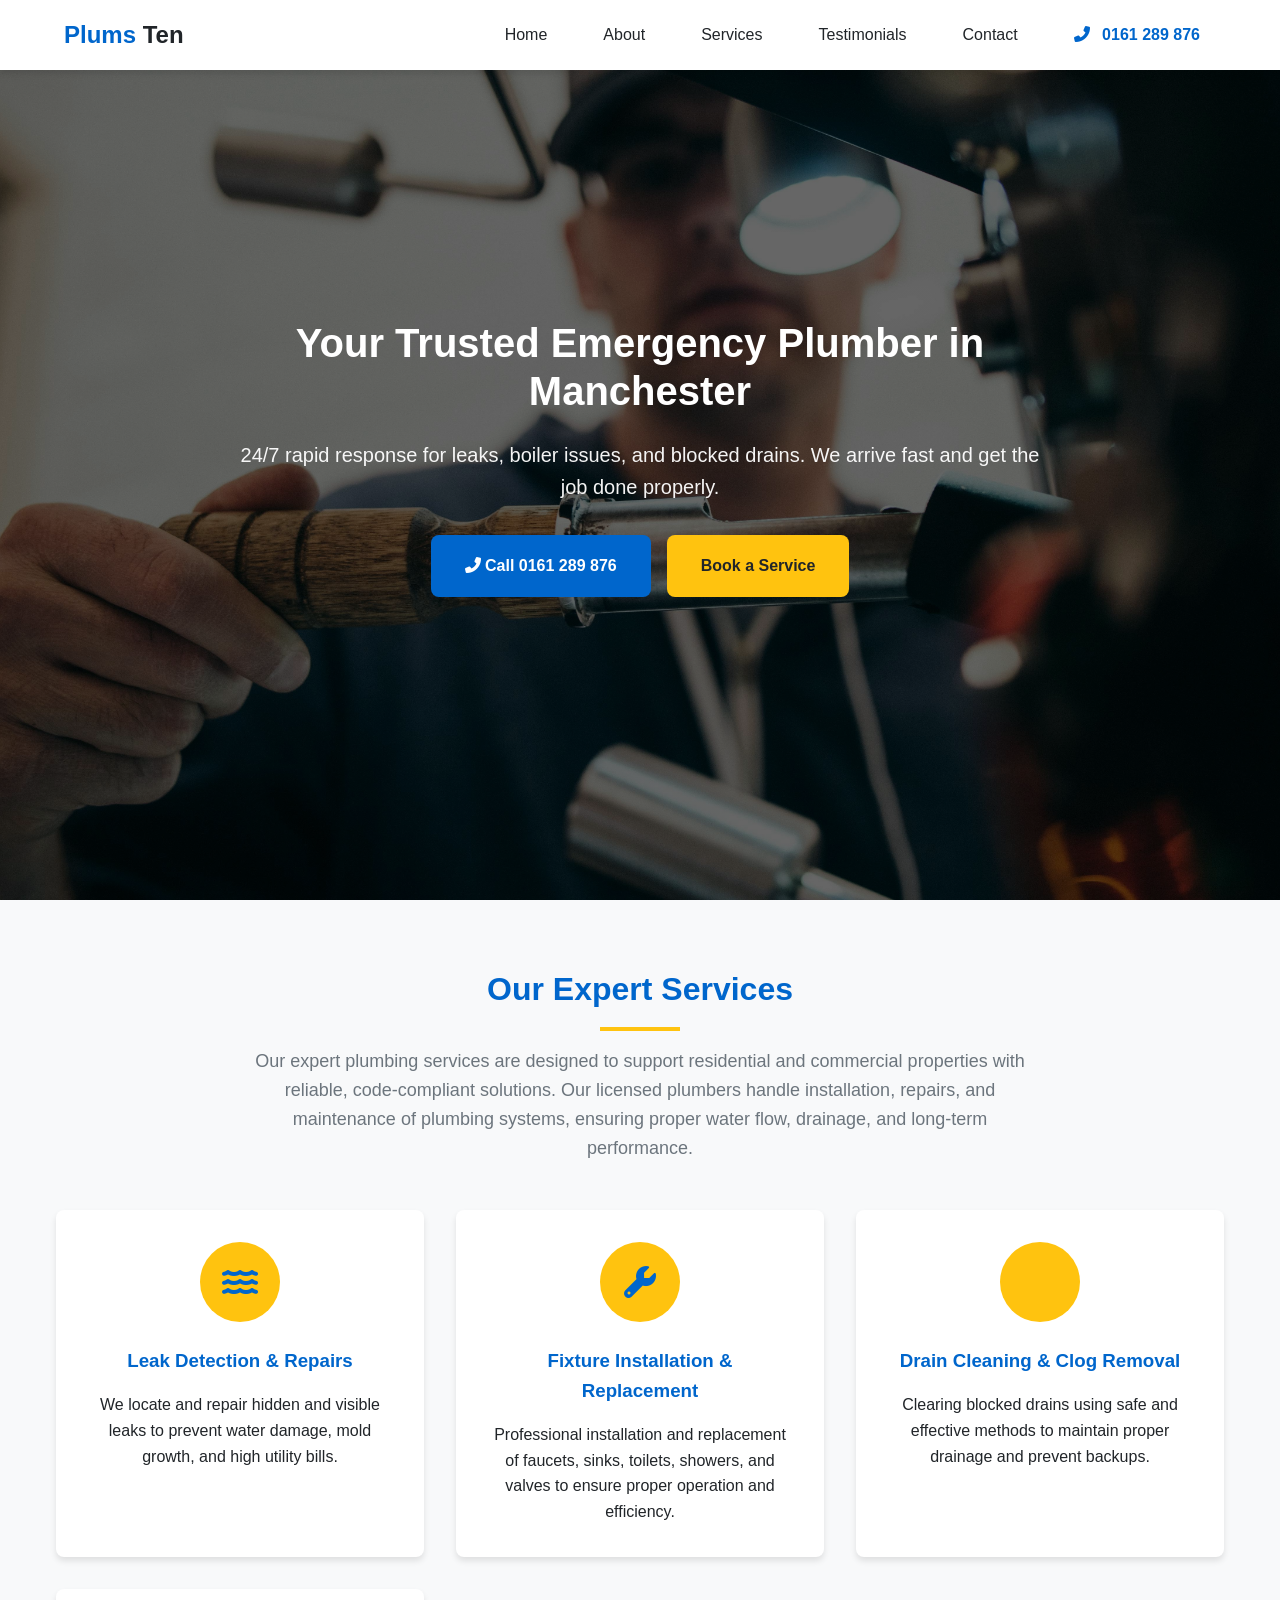
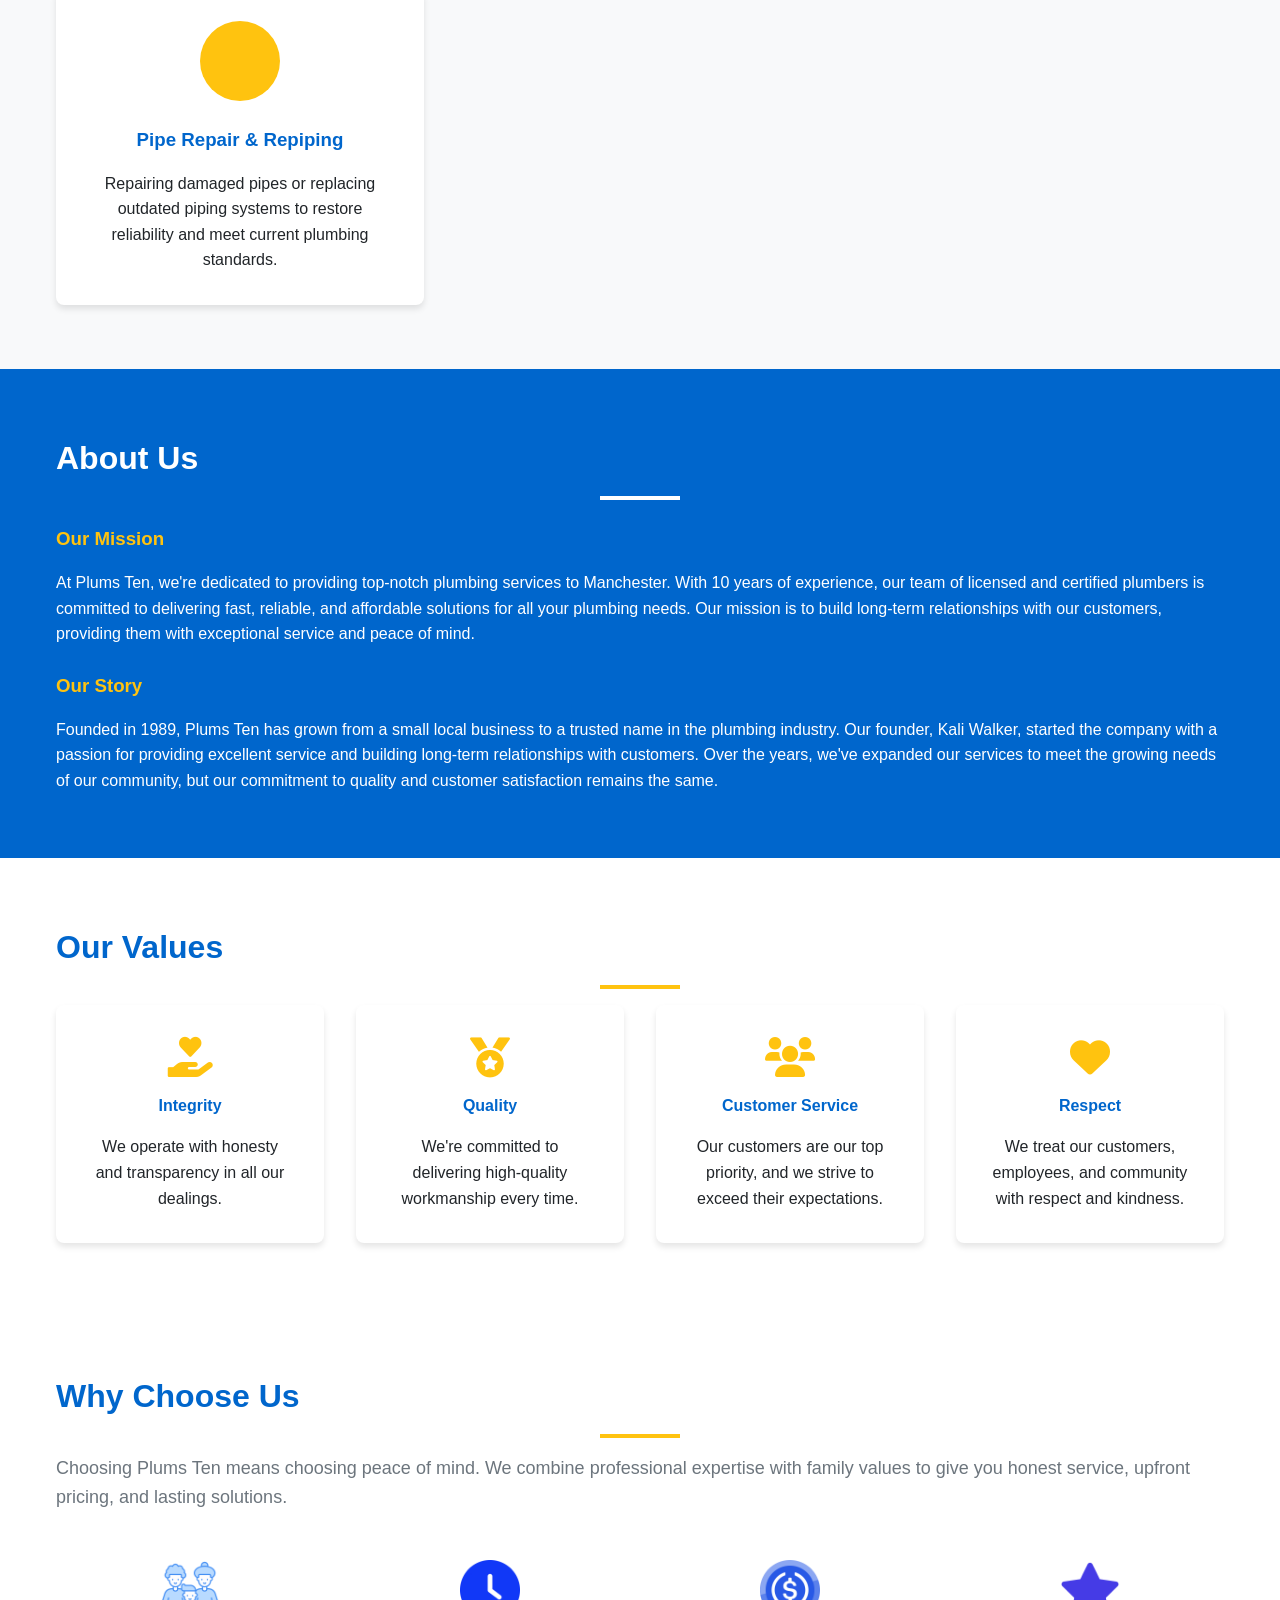
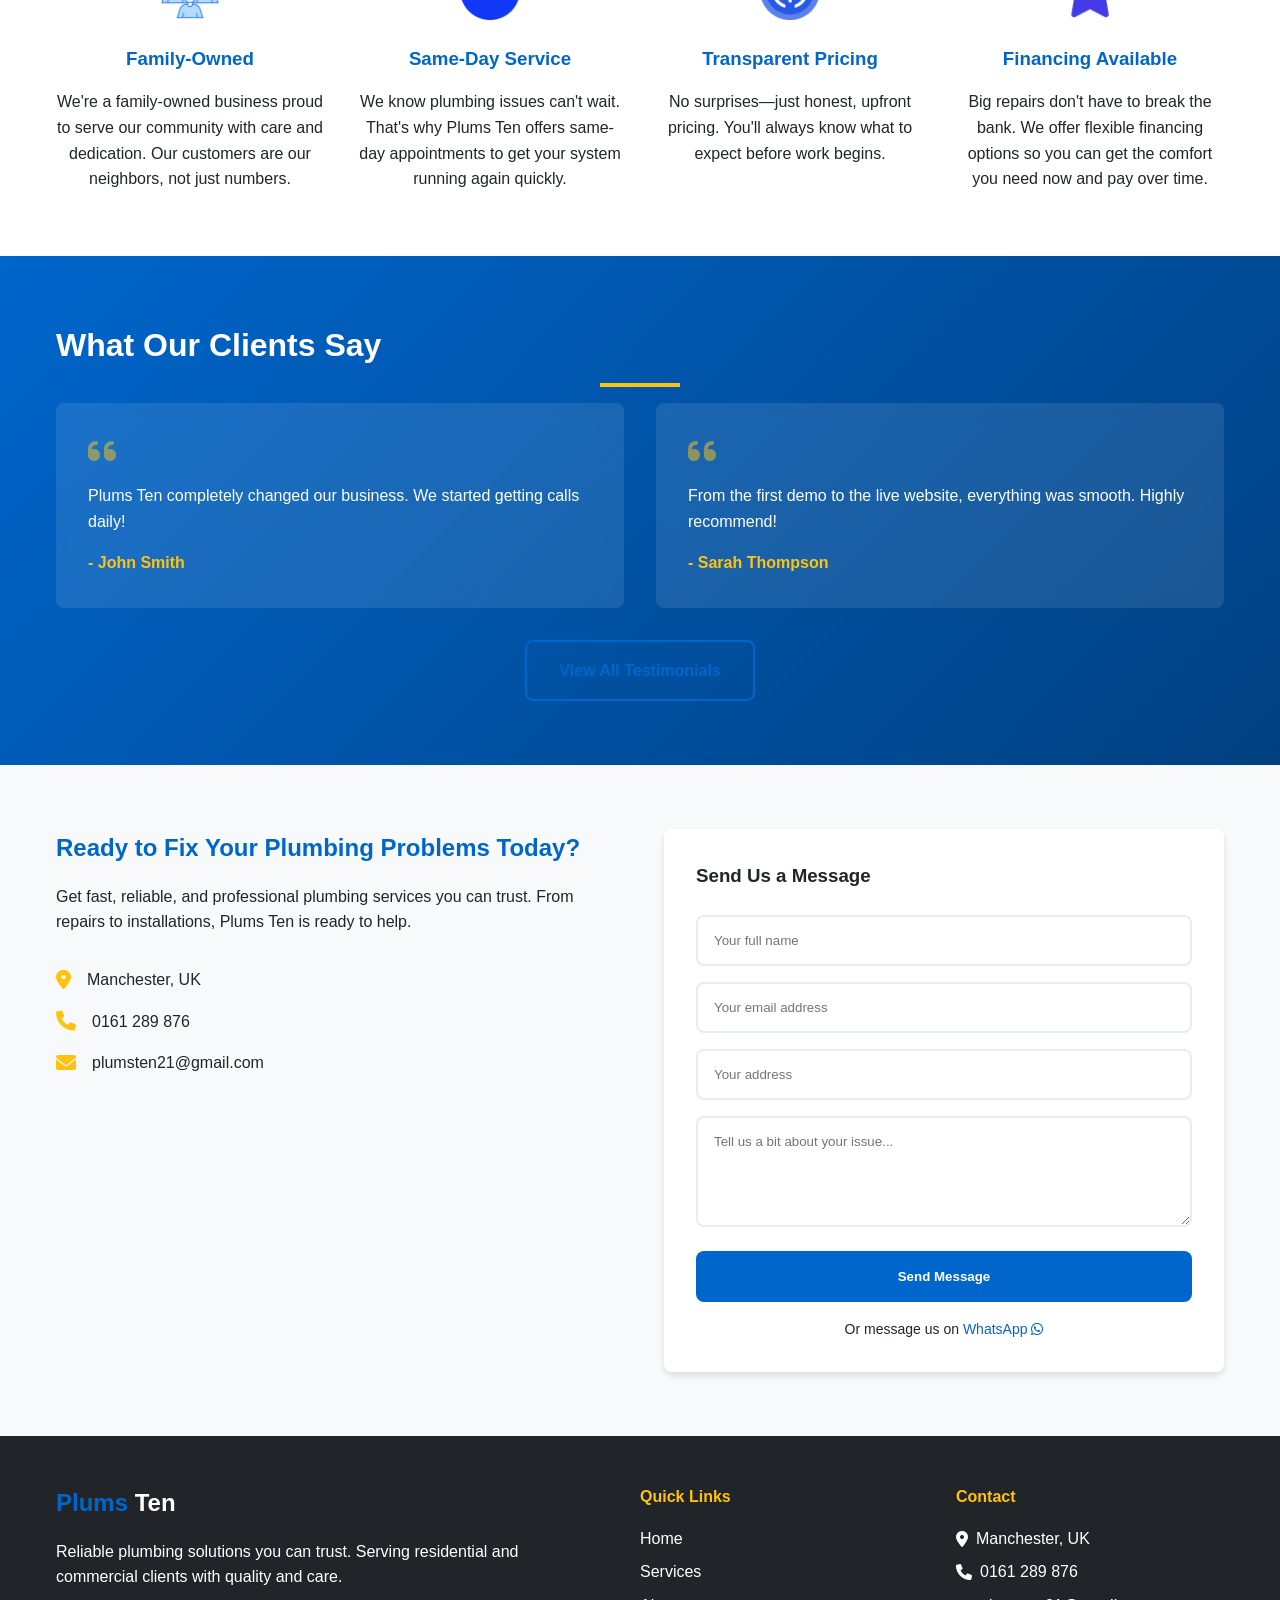
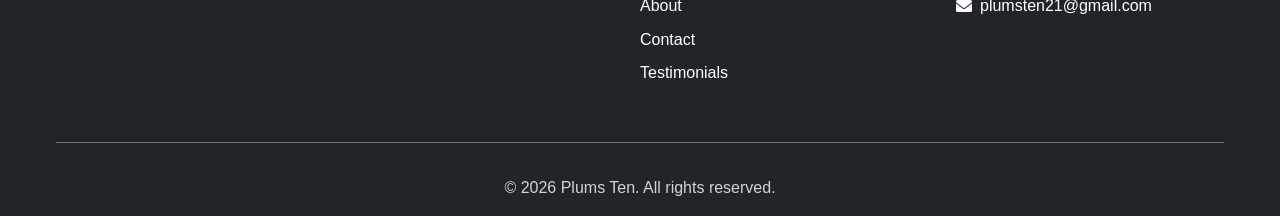
==== index.html @ 39b800f4 "UI created" ====
<!DOCTYPE html>
<html lang="en">
<head>
    <meta charset="UTF-8">
    <meta name="viewport" content="width=device-width, initial-scale=1.0">
    <meta name="description" content="Professional plumbing services in Manchester - 24/7 emergency response, leak repairs, boiler services, and drain cleaning. Licensed and insured plumbers.">
    <link rel="stylesheet" href="./styles/style.css">
    <link rel="stylesheet" href="https://cdnjs.cloudflare.com/ajax/libs/font-awesome/6.0.0/css/all.min.css">
    <title>Plums Ten | Professional Plumbers in Manchester</title>
</head>
<body>
    <!-- Header / Navbar -->
    <header class="header">
        <nav class="navbar">
            <div class="nav-container">
                <a href="/" class="nav-logo">
                    <h2 class="logo-text">Plums <span>Ten</span></h2>
                </a>
                
                <button class="mobile-menu-toggle" id="menuToggle" aria-label="Toggle menu">
                    <i class="fas fa-bars"></i>
                </button>

                <ul class="nav-menu" id="navMenu">
                    <li class="nav-item">
                        <a href="#home" class="nav-link">Home</a>
                    </li>
                    <li class="nav-item">
                        <a href="#about" class="nav-link">About</a>
                    </li>
                    <li class="nav-item">
                        <a href="service.html" target="_blank" class="nav-link">Services</a>
                    </li>
                    <li class="nav-item">
                        <a href="testimonials.html" target="_blank" class="nav-link">Testimonials</a>
                    </li>
                    <li class="nav-item">
                        <a href="contact.html" target="_blank" class="nav-link">Contact</a>
                    </li>
                    <li class="nav-item nav-phone">
                        <a href="tel:+44161289876" class="nav-link phone-link">
                            <i class="fas fa-phone-alt"></i> 0161 289 876
                        </a>
                    </li>
                </ul>
            </div>
        </nav>
    </header>

    <main>
        <!-- Hero section -->
        <section class="hero-section" id="home">
            <div class="container">
                <div class="hero-content">
                    <h1 class="hero-title">Your Trusted Emergency Plumber in Manchester</h1>
                    <p class="hero-subtitle">24/7 rapid response for leaks, boiler issues, and blocked drains. We arrive fast and get the job done properly.</p>
                    <div class="hero-buttons">
                        <a href="tel:+44161289876" class="btn btn-primary">
                            <i class="fas fa-phone-alt"></i> Call 0161 289 876
                        </a>
                        <a href="#contact" class="btn btn-secondary">Book a Service</a>
                    </div>
                </div>
            </div>
        </section>

        <!-- Our Expert Services -->
        <section class="services-section" id="services">
            <div class="container">
                <div class="section-header">
                    <h2 class="section-title">Our Expert Services</h2>
                    <p class="section-description">Our expert plumbing services are designed to support residential and commercial properties with reliable, code-compliant solutions. Our licensed plumbers handle installation, repairs, and maintenance of plumbing systems, ensuring proper water flow, drainage, and long-term performance.</p>
                </div>
                
                <div class="services-grid">
                    <div class="service-card">
                        <div class="service-icon">
                            <i class="fas fa-water"></i>
                        </div>
                        <h3>Leak Detection & Repairs</h3>
                        <p>We locate and repair hidden and visible leaks to prevent water damage, mold growth, and high utility bills.</p>
                    </div>
                    
                    <div class="service-card">
                        <div class="service-icon">
                            <i class="fas fa-wrench"></i>
                        </div>
                        <h3>Fixture Installation & Replacement</h3>
                        <p>Professional installation and replacement of faucets, sinks, toilets, showers, and valves to ensure proper operation and efficiency.</p>
                    </div>
                    
                    <div class="service-card">
                        <div class="service-icon">
                            <i class="fas fa-drain"></i>
                        </div>
                        <h3>Drain Cleaning & Clog Removal</h3>
                        <p>Clearing blocked drains using safe and effective methods to maintain proper drainage and prevent backups.</p>
                    </div>
                    
                    <div class="service-card">
                        <div class="service-icon">
                            <i class="fas fa-pipe-valve"></i>
                        </div>
                        <h3>Pipe Repair & Repiping</h3>
                        <p>Repairing damaged pipes or replacing outdated piping systems to restore reliability and meet current plumbing standards.</p>
                    </div>
                </div>
            </div>
        </section>

        <!-- About Us -->
        <section class="about-section" id="about">
            <div class="container">
                <div class="about-content">
                    <h2 class="section-title">About Us</h2>
                    <div class="about-text">
                        <h3>Our Mission</h3>
                        <p>At Plums Ten, we're dedicated to providing top-notch plumbing services to Manchester. With 10 years of experience, our team of licensed and certified plumbers is committed to delivering fast, reliable, and affordable solutions for all your plumbing needs. Our mission is to build long-term relationships with our customers, providing them with exceptional service and peace of mind.</p>
                        
                        <h3>Our Story</h3>
                        <p>Founded in 1989, Plums Ten has grown from a small local business to a trusted name in the plumbing industry. Our founder, Kali Walker, started the company with a passion for providing excellent service and building long-term relationships with customers. Over the years, we've expanded our services to meet the growing needs of our community, but our commitment to quality and customer satisfaction remains the same.</p>
                    </div>
                </div>
            </div>
        </section>

        <!-- Our Values -->
        <section class="values-section">
            <div class="container">
                <h2 class="section-title">Our Values</h2>
                <div class="values-grid">
                    <div class="value-card">
                        <i class="fas fa-hand-holding-heart"></i>
                        <h4>Integrity</h4>
                        <p>We operate with honesty and transparency in all our dealings.</p>
                    </div>
                    
                    <div class="value-card">
                        <i class="fas fa-medal"></i>
                        <h4>Quality</h4>
                        <p>We're committed to delivering high-quality workmanship every time.</p>
                    </div>
                    
                    <div class="value-card">
                        <i class="fas fa-users"></i>
                        <h4>Customer Service</h4>
                        <p>Our customers are our top priority, and we strive to exceed their expectations.</p>
                    </div>
                    
                    <div class="value-card">
                        <i class="fas fa-heart"></i>
                        <h4>Respect</h4>
                        <p>We treat our customers, employees, and community with respect and kindness.</p>
                    </div>
                </div>
            </div>
        </section>

        <!-- Why Choose Us -->
        <section class="why-choose-section">
            <div class="container">
                <h2 class="section-title">Why Choose Us</h2>
                <p class="section-description">Choosing Plums Ten means choosing peace of mind. We combine professional expertise with family values to give you honest service, upfront pricing, and lasting solutions.</p>
                
                <div class="features-grid">
                    <div class="feature-item">
                        <img src="/Thumnails/family-gathering.png" alt="Family-owned business" class="feature-icon">
                        <h3>Family-Owned</h3>
                        <p>We're a family-owned business proud to serve our community with care and dedication. Our customers are our neighbors, not just numbers.</p>
                    </div>
                    
                    <div class="feature-item">
                        <img src="/Thumnails/clock (1).png" alt="Same-day service" class="feature-icon">
                        <h3>Same-Day Service</h3>
                        <p>We know plumbing issues can't wait. That's why Plums Ten offers same-day appointments to get your system running again quickly.</p>
                    </div>
                    
                    <div class="feature-item">
                        <img src="/Thumnails/usd-coin.png" alt="Transparent pricing" class="feature-icon">
                        <h3>Transparent Pricing</h3>
                        <p>No surprises—just honest, upfront pricing. You'll always know what to expect before work begins.</p>
                    </div>
                    
                    <div class="feature-item">
                        <img src="/Thumnails/star (1).png" alt="Financing available" class="feature-icon">
                        <h3>Financing Available</h3>
                        <p>Big repairs don't have to break the bank. We offer flexible financing options so you can get the comfort you need now and pay over time.</p>
                    </div>
                </div>
            </div>
        </section>

        <!-- Testimonials Preview -->
        <section class="testimonials-preview">
            <div class="container">
                <h2 class="section-title">What Our Clients Say</h2>
                <div class="testimonials-grid">
                    <div class="testimonial-card">
                        <i class="fas fa-quote-left"></i>
                        <p>Plums Ten completely changed our business. We started getting calls daily!</p>
                        <div class="testimonial-author">
                            <strong>- John Smith</strong>
                        </div>
                    </div>
                    
                    <div class="testimonial-card">
                        <i class="fas fa-quote-left"></i>
                        <p>From the first demo to the live website, everything was smooth. Highly recommend!</p>
                        <div class="testimonial-author">
                            <strong>- Sarah Thompson</strong>
                        </div>
                    </div>
                </div>
                <div class="text-center">
                    <a href="testimonials.html" target="_blank" class="btn btn-outline">View All Testimonials</a>
                </div>
            </div>
        </section>

        <!-- Contact Section -->
        <section class="contact-section" id="contact">
            <div class="container">
                <div class="contact-content">
                    <div class="contact-info">
                        <h2>Ready to Fix Your Plumbing Problems Today?</h2>
                        <p>Get fast, reliable, and professional plumbing services you can trust. From repairs to installations, Plums Ten is ready to help.</p>
                        
                        <div class="contact-details">
                            <div class="contact-item">
                                <i class="fas fa-map-marker-alt"></i>
                                <p>Manchester, UK</p>
                            </div>
                            <div class="contact-item">
                                <i class="fas fa-phone"></i>
                                <p><a href="tel:+44161289876">0161 289 876</a></p>
                            </div>
                            <div class="contact-item">
                                <i class="fas fa-envelope"></i>
                                <p><a href="mailto:plumsten21@gmail.com">plumsten21@gmail.com</a></p>
                            </div>
                        </div>
                    </div>
                    
                    <div class="contact-form-wrapper">
                        <h3>Send Us a Message</h3>
                        <form class="contact-form" action="https://formspree.io/f/your-form-id" method="POST">
                            <input type="text" name="name" placeholder="Your full name" required>
                            <input type="email" name="email" placeholder="Your email address" required>
                            <input type="text" name="address" placeholder="Your address" required>
                            <textarea name="message" placeholder="Tell us a bit about your issue..." rows="5" required></textarea>
                            <button type="submit" class="btn btn-primary btn-block">Send Message</button>
                        </form>
                        <p class="form-note">Or message us on <a href="https://wa.me/07037463836">WhatsApp <i class="fab fa-whatsapp"></i></a></p>
                    </div>
                </div>
            </div>
        </section>
    </main>

    <footer class="footer">
        <div class="container">
            <div class="footer-content">
                <div class="footer-brand">
                    <h3>Plums <span>Ten</span></h3>
                    <p>Reliable plumbing solutions you can trust. Serving residential and commercial clients with quality and care.</p>
                </div>
                
                <div class="footer-links">
                    <h4>Quick Links</h4>
                    <ul>
                        <li><a href="index.html">Home</a></li>
                        <li><a href="service.html">Services</a></li>
                        <li><a href="#about">About</a></li>
                        <li><a href="contact.html">Contact</a></li>
                        <li><a href="testimonials.html">Testimonials</a></li>
                    </ul>
                </div>
                
                <div class="footer-contact">
                    <h4>Contact</h4>
                    <p><i class="fas fa-map-marker-alt"></i> Manchester, UK</p>
                    <p><i class="fas fa-phone"></i> <a href="tel:+44161289876">0161 289 876</a></p>
                    <p><i class="fas fa-envelope"></i> <a href="mailto:plumsten21@gmail.com">plumsten21@gmail.com</a></p>
                </div>
            </div>
            
            <div class="footer-bottom">
                <p>&copy; 2026 Plums Ten. All rights reserved.</p>
            </div>
        </div>
    </footer>

    <script src="script.js"></script>
</body>
</html>
---- styles/style.css ----
/* Reset and Base Styles */
* {
    margin: 0;
    padding: 0;
    box-sizing: border-box;
}

:root {
    /* Colors */
    --primary-blue: #0066cc;
    --primary-yellow: #ffc30f;
    --dark-blue: #004080;
    --white: #ffffff;
    --off-white: #f8f9fa;
    --light-gray: #e9ecef;
    --medium-gray: #ced4da;
    --dark-gray: #6c757d;
    --black: #212529;
    
    /* Typography */
    --font-primary: 'Inter', -apple-system, BlinkMacSystemFont, 'Segoe UI', Roboto, Arial, sans-serif;
    --font-size-xs: 0.75rem;
    --font-size-sm: 0.875rem;
    --font-size-base: 1rem;
    --font-size-lg: 1.125rem;
    --font-size-xl: 1.25rem;
    --font-size-2xl: 1.5rem;
    --font-size-3xl: 2rem;
    --font-size-4xl: 2.5rem;
    
    /* Spacing */
    --spacing-xs: 0.5rem;
    --spacing-sm: 1rem;
    --spacing-md: 1.5rem;
    --spacing-lg: 2rem;
    --spacing-xl: 3rem;
    --spacing-2xl: 4rem;
    
    /* Other */
    --border-radius: 0.5rem;
    --box-shadow: 0 4px 6px rgba(0, 0, 0, 0.1);
    --transition: all 0.3s ease;
}

body {
    font-family: var(--font-primary);
    color: var(--black);
    line-height: 1.6;
    overflow-x: hidden;
}

.container {
    max-width: 1200px;
    margin: 0 auto;
    padding: 0 var(--spacing-sm);
}

/* Header Styles */
.header {
    position: fixed;
    top: 0;
    left: 0;
    width: 100%;
    background: var(--white);
    box-shadow: var(--box-shadow);
    z-index: 1000;
}

.nav-container {
    display: flex;
    justify-content: space-between;
    align-items: center;
    padding: var(--spacing-sm) var(--spacing-md);
    max-width: 1200px;
    margin: 0 auto;
}

.nav-logo {
    text-decoration: none;
}

.logo-text {
    font-size: var(--font-size-2xl);
    font-weight: 700;
    color: var(--primary-blue);
}

.logo-text span {
    color: var(--black);
}

.nav-menu {
    display: flex;
    list-style: none;
    gap: var(--spacing-md);
    align-items: center;
}

.nav-link {
    text-decoration: none;
    color: var(--black);
    font-weight: 500;
    padding: var(--spacing-xs) var(--spacing-sm);
    border-radius: var(--border-radius);
    transition: var(--transition);
}

.nav-link:hover {
    color: var(--primary-blue);
    background: var(--off-white);
}

.phone-link {
    color: var(--primary-blue);
    font-weight: 600;
}

.phone-link i {
    margin-right: var(--spacing-xs);
}

.mobile-menu-toggle {
    display: none;
    background: none;
    border: none;
    font-size: var(--font-size-2xl);
    color: var(--black);
    cursor: pointer;
}

/* Button Styles */
.btn {
    display: inline-block;
    padding: var(--spacing-sm) var(--spacing-lg);
    border-radius: var(--border-radius);
    text-decoration: none;
    font-weight: 600;
    transition: var(--transition);
    border: 2px solid transparent;
    cursor: pointer;
}

.btn-primary {
    background: var(--primary-blue);
    color: var(--white);
}

.btn-primary:hover {
    background: var(--dark-blue);
    transform: translateY(-2px);
}

.btn-secondary {
    background: var(--primary-yellow);
    color: var(--black);
}

.btn-secondary:hover {
    background: #e6b00c;
    transform: translateY(-2px);
}

.btn-outline {
    background: transparent;
    border: 2px solid var(--primary-blue);
    color: var(--primary-blue);
}

.btn-outline:hover {
    background: var(--primary-blue);
    color: var(--white);
}

.btn-block {
    display: block;
    width: 100%;
}

/* Hero Section */
.hero-section {
    min-height: 100vh;
    background: linear-gradient(rgba(0, 0, 0, 0.6), rgba(0, 0, 0, 0.6)), 
                url('/Thumnails/battlecreek-coffee-roasters-NfG4rXmceFM-unsplash.jpg');
    background-size: cover;
    background-position: center;
    background-attachment: fixed;
    display: flex;
    align-items: center;
    text-align: center;
    color: var(--white);
    padding-top: 80px;
}

.hero-content {
    max-width: 800px;
    margin: 0 auto;
}

.hero-title {
    font-size: var(--font-size-4xl);
    margin-bottom: var(--spacing-md);
    line-height: 1.2;
}

.hero-subtitle {
    font-size: var(--font-size-xl);
    margin-bottom: var(--spacing-lg);
    opacity: 0.95;
}

.hero-buttons {
    display: flex;
    gap: var(--spacing-sm);
    justify-content: center;
}

/* Section Styles */
section {
    padding: var(--spacing-2xl) 0;
}

.section-header {
    text-align: center;
    max-width: 800px;
    margin: 0 auto var(--spacing-xl);
}

.section-title {
    font-size: var(--font-size-3xl);
    color: var(--primary-blue);
    margin-bottom: var(--spacing-sm);
    position: relative;
    padding-bottom: var(--spacing-sm);
}

.section-title::after {
    content: '';
    position: absolute;
    bottom: 0;
    left: 50%;
    transform: translateX(-50%);
    width: 80px;
    height: 4px;
    background: var(--primary-yellow);
}

.section-description {
    font-size: var(--font-size-lg);
    color: var(--dark-gray);
}

/* Services Section */
.services-section {
    background: var(--off-white);
}

.services-grid {
    display: grid;
    grid-template-columns: repeat(auto-fit, minmax(280px, 1fr));
    gap: var(--spacing-lg);
}

.service-card {
    background: var(--white);
    padding: var(--spacing-lg);
    border-radius: var(--border-radius);
    text-align: center;
    box-shadow: var(--box-shadow);
    transition: var(--transition);
}

.service-card:hover {
    transform: translateY(-5px);
    box-shadow: 0 8px 12px rgba(0, 0, 0, 0.15);
}

.service-icon {
    width: 80px;
    height: 80px;
    margin: 0 auto var(--spacing-md);
    background: var(--primary-yellow);
    border-radius: 50%;
    display: flex;
    align-items: center;
    justify-content: center;
    font-size: 2rem;
    color: var(--primary-blue);
}

.service-card h3 {
    color: var(--primary-blue);
    margin-bottom: var(--spacing-sm);
}

/* About Section */
.about-section {
    background: var(--primary-blue);
    color: var(--white);
}

.about-section .section-title {
    color: var(--white);
}

.about-section .section-title::after {
    background: var(--white);
}

.about-text h3 {
    color: var(--primary-yellow);
    margin: var(--spacing-md) 0 var(--spacing-sm);
}

/* Values Section */
.values-grid {
    display: grid;
    grid-template-columns: repeat(auto-fit, minmax(250px, 1fr));
    gap: var(--spacing-lg);
}

.value-card {
    text-align: center;
    padding: var(--spacing-lg);
    background: var(--white);
    border-radius: var(--border-radius);
    box-shadow: var(--box-shadow);
    transition: var(--transition);
}

.value-card:hover {
    transform: translateY(-5px);
    box-shadow: 0 8px 12px rgba(0, 0, 0, 0.15);
}

.value-card i {
    font-size: 2.5rem;
    color: var(--primary-yellow);
    margin-bottom: var(--spacing-sm);
}

.value-card h4 {
    color: var(--primary-blue);
    margin-bottom: var(--spacing-sm);
}

/* Why Choose Section */
.features-grid {
    display: grid;
    grid-template-columns: repeat(auto-fit, minmax(250px, 1fr));
    gap: var(--spacing-lg);
    margin-top: var(--spacing-xl);
}

.feature-item {
    text-align: center;
}

.feature-icon {
    width: 60px;
    height: 60px;
    margin-bottom: var(--spacing-sm);
}

.feature-item h3 {
    color: var(--primary-blue);
    margin-bottom: var(--spacing-sm);
}

/* Testimonials Preview */
.testimonials-preview {
    background: linear-gradient(135deg, var(--primary-blue), var(--dark-blue));
    color: var(--white);
}

.testimonials-preview .section-title {
    color: var(--white);
}

.testimonials-grid {
    display: grid;
    grid-template-columns: repeat(auto-fit, minmax(300px, 1fr));
    gap: var(--spacing-lg);
    margin-bottom: var(--spacing-lg);
}

.testimonial-card {
    background: rgba(255, 255, 255, 0.1);
    backdrop-filter: blur(10px);
    padding: var(--spacing-lg);
    border-radius: var(--border-radius);
}

.testimonial-card i {
    font-size: 2rem;
    color: var(--primary-yellow);
    margin-bottom: var(--spacing-sm);
    opacity: 0.5;
}

.testimonial-author {
    margin-top: var(--spacing-sm);
    color: var(--primary-yellow);
}

.text-center {
    text-align: center;
}

/* Contact Section */
.contact-section {
    background: var(--off-white);
}

.contact-content {
    display: grid;
    grid-template-columns: 1fr 1fr;
    gap: var(--spacing-xl);
    align-items: start;
}

.contact-info h2 {
    color: var(--primary-blue);
    margin-bottom: var(--spacing-sm);
}

.contact-details {
    margin-top: var(--spacing-lg);
}

.contact-item {
    display: flex;
    align-items: center;
    gap: var(--spacing-sm);
    margin-bottom: var(--spacing-sm);
}

.contact-item i {
    color: var(--primary-yellow);
    font-size: var(--font-size-xl);
}

.contact-item a {
    color: var(--black);
    text-decoration: none;
}

.contact-item a:hover {
    color: var(--primary-blue);
}

.contact-form-wrapper {
    background: var(--white);
    padding: var(--spacing-lg);
    border-radius: var(--border-radius);
    box-shadow: var(--box-shadow);
}

.contact-form {
    margin-top: var(--spacing-md);
}

.contact-form input,
.contact-form textarea {
    width: 100%;
    padding: var(--spacing-sm);
    margin-bottom: var(--spacing-sm);
    border: 2px solid var(--light-gray);
    border-radius: var(--border-radius);
    font-family: inherit;
    transition: var(--transition);
}

.contact-form input:focus,
.contact-form textarea:focus {
    outline: none;
    border-color: var(--primary-blue);
}

.form-note {
    margin-top: var(--spacing-sm);
    text-align: center;
    font-size: var(--font-size-sm);
}

.form-note a {
    color: var(--primary-blue);
    text-decoration: none;
}

/* Footer */
.footer {
    background: var(--black);
    color: var(--white);
    padding: var(--spacing-xl) 0 var(--spacing-sm);
}

.footer-content {
    display: grid;
    grid-template-columns: 2fr 1fr 1fr;
    gap: var(--spacing-xl);
    margin-bottom: var(--spacing-xl);
}

.footer-brand h3 {
    color: var(--primary-blue);
    font-size: var(--font-size-2xl);
    margin-bottom: var(--spacing-sm);
}

.footer-brand span {
    color: var(--white);
}

.footer h4 {
    color: var(--primary-yellow);
    margin-bottom: var(--spacing-sm);
}

.footer-links ul {
    list-style: none;
}

.footer-links li {
    margin-bottom: var(--spacing-xs);
}

.footer-links a {
    color: var(--white);
    text-decoration: none;
    transition: var(--transition);
}

.footer-links a:hover {
    color: var(--primary-yellow);
    padding-left: var(--spacing-xs);
}

.footer-contact p {
    margin-bottom: var(--spacing-xs);
    display: flex;
    align-items: center;
    gap: var(--spacing-xs);
}

.footer-contact a {
    color: var(--white);
    text-decoration: none;
}

.footer-contact a:hover {
    color: var(--primary-yellow);
}

.footer-bottom {
    text-align: center;
    padding-top: var(--spacing-lg);
    border-top: 1px solid var(--dark-gray);
    color: var(--medium-gray);
}

/* Responsive Design */
@media screen and (max-width: 968px) {
    .contact-content {
        grid-template-columns: 1fr;
        gap: var(--spacing-lg);
    }
    
    .footer-content {
        grid-template-columns: 1fr 1fr;
    }
    
    .footer-brand {
        grid-column: span 2;
    }
}

@media screen and (max-width: 768px) {
    :root {
        --font-size-4xl: 2rem;
        --font-size-3xl: 1.75rem;
        --font-size-2xl: 1.5rem;
    }
    
    .mobile-menu-toggle {
        display: block;
    }
    
    .nav-menu {
        position: fixed;
        top: 70px;
        left: -100%;
        width: 100%;
        height: calc(100vh - 70px);
        background: var(--white);
        flex-direction: column;
        padding: var(--spacing-lg);
        transition: var(--transition);
        z-index: 999;
    }
    
    .nav-menu.active {
        left: 0;
    }
    
    .hero-buttons {
        flex-direction: column;
    }
    
    .hero-title {
        font-size: var(--font-size-3xl);
    }
    
    .hero-subtitle {
        font-size: var(--font-size-lg);
    }
    
    .footer-content {
        grid-template-columns: 1fr;
        gap: var(--spacing-lg);
    }
    
    .footer-brand {
        grid-column: span 1;
    }
}

@media screen and (max-width: 480px) {
    .services-grid,
    .values-grid,
    .features-grid,
    .testimonials-grid {
        grid-template-columns: 1fr;
    }
}

/* Utility Classes */
.text-center {
    text-align: center;
}

.mt-1 { margin-top: var(--spacing-xs); }
.mt-2 { margin-top: var(--spacing-sm); }
.mt-3 { margin-top: var(--spacing-md); }
.mt-4 { margin-top: var(--spacing-lg); }
.mt-5 { margin-top: var(--spacing-xl); }

.mb-1 { margin-bottom: var(--spacing-xs); }
.mb-2 { margin-bottom: var(--spacing-sm); }
.mb-3 { margin-bottom: var(--spacing-md); }
.mb-4 { margin-bottom: var(--spacing-lg); }
.mb-5 { margin-bottom: var(--spacing-xl); }   
/* Testimonianl page */
/* header */
.header {
    position: fixed;
    top: 0;
    left: 0;
    width: 100%;
    background: var(--white);
    box-shadow: var(--box-shadow);
    z-index: 1000;
}
.logo-text {
    font-size: var(--font-size-2xl);
    font-weight: 700;
    color: var(--primary-blue);
    list-style: none;
}

.logo-text span {
    color: var(--black);
}
/* Body */
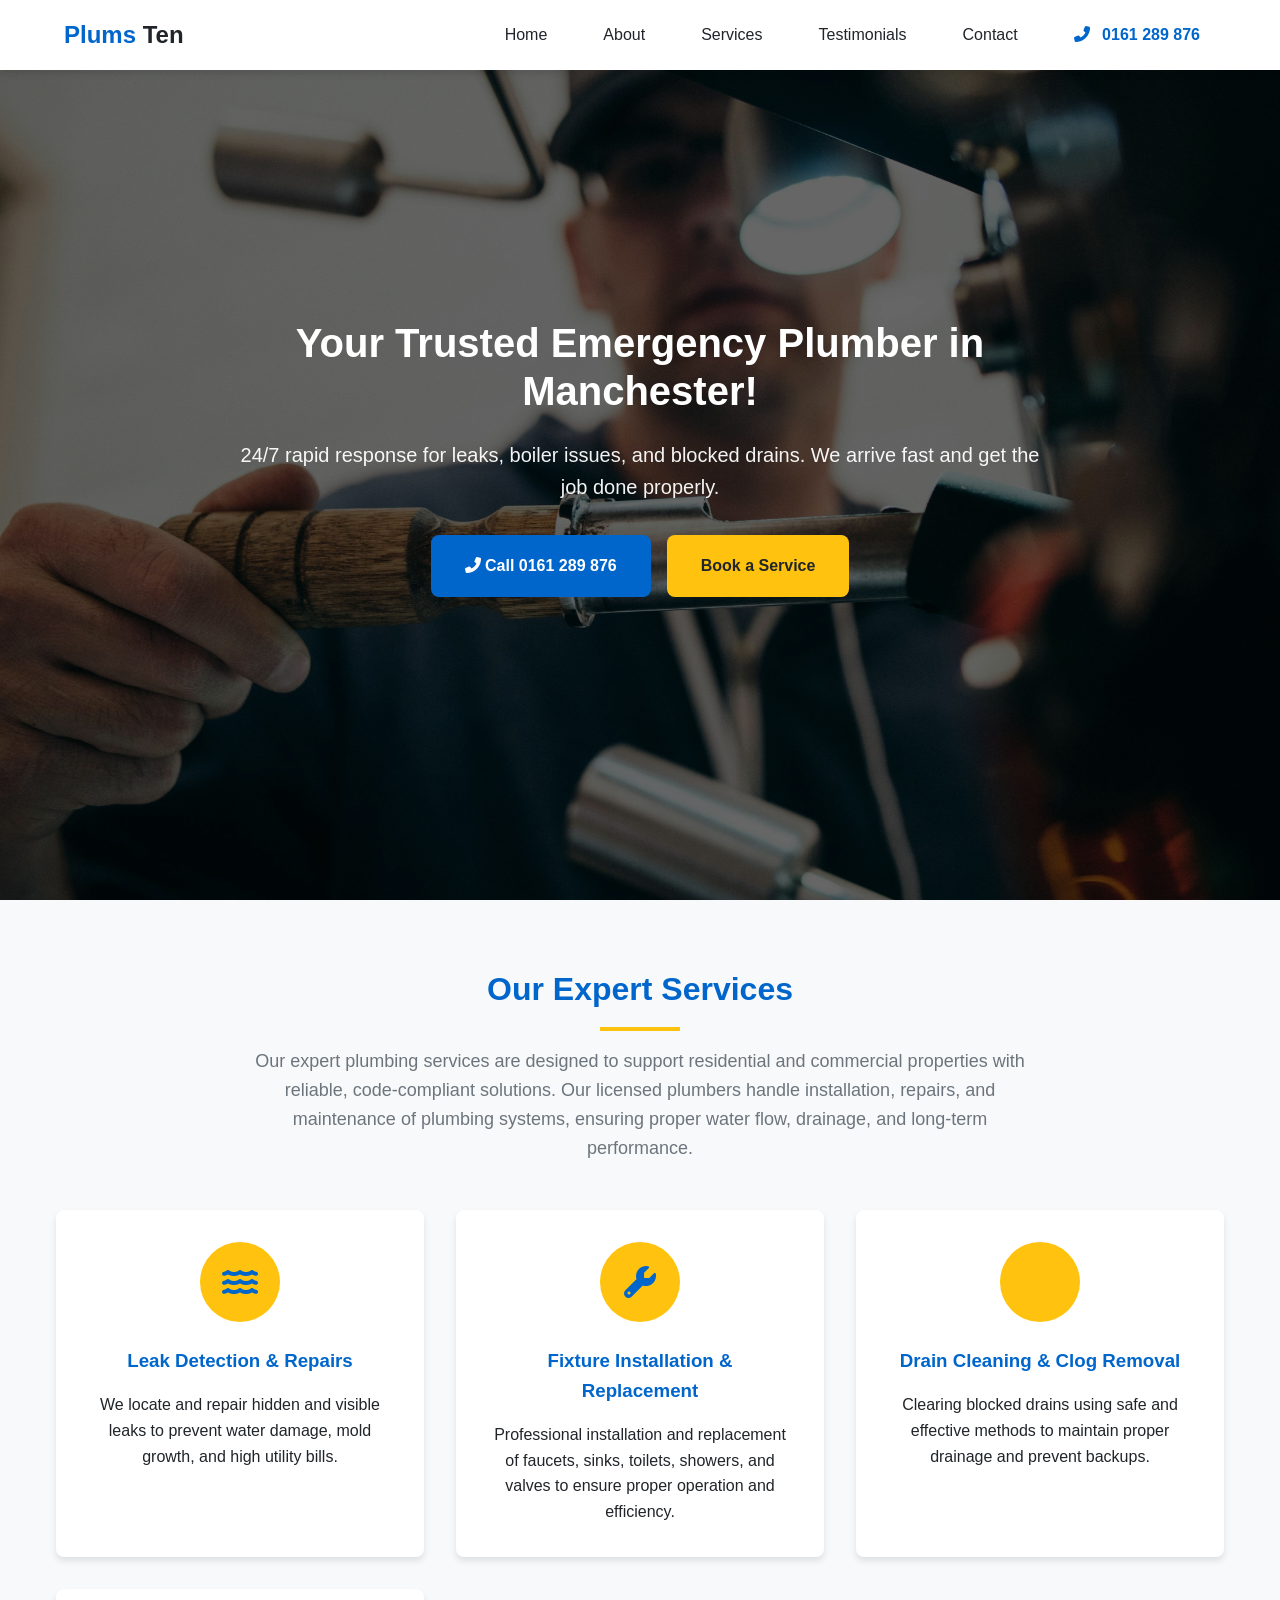
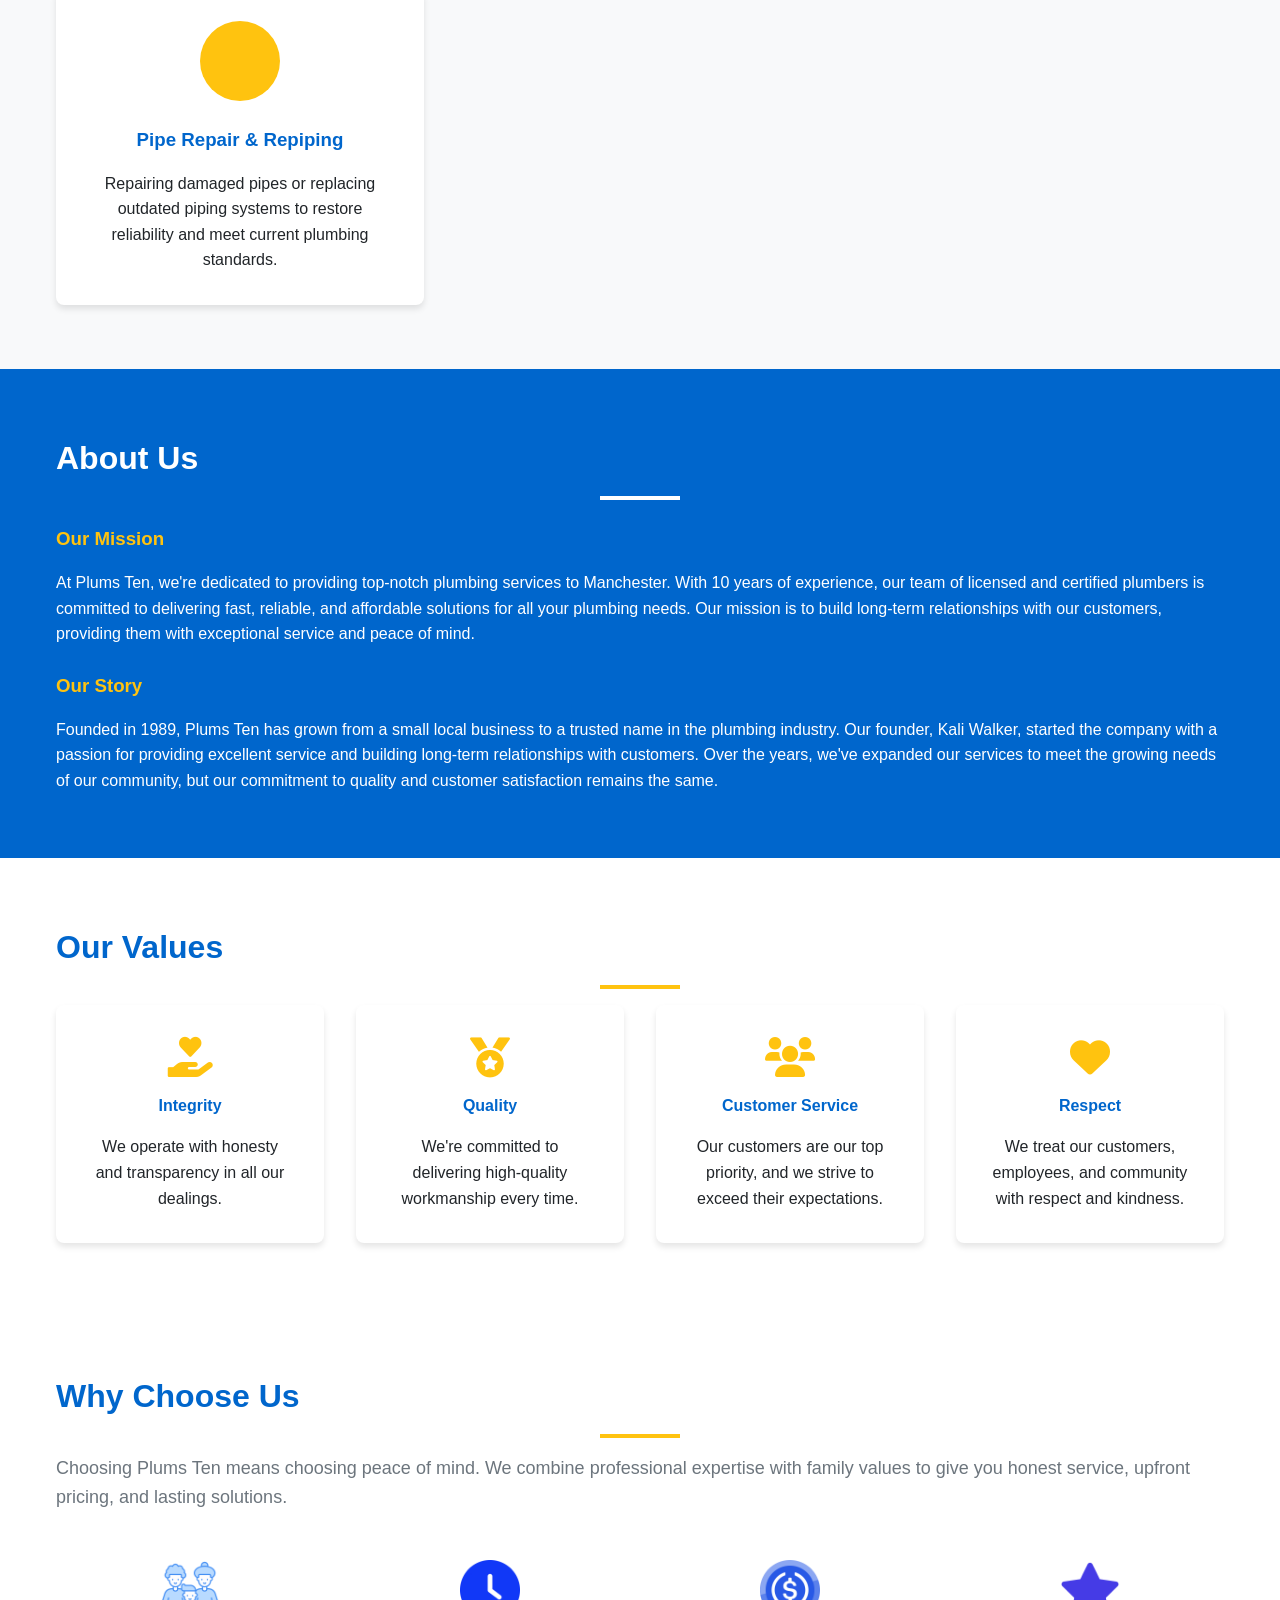
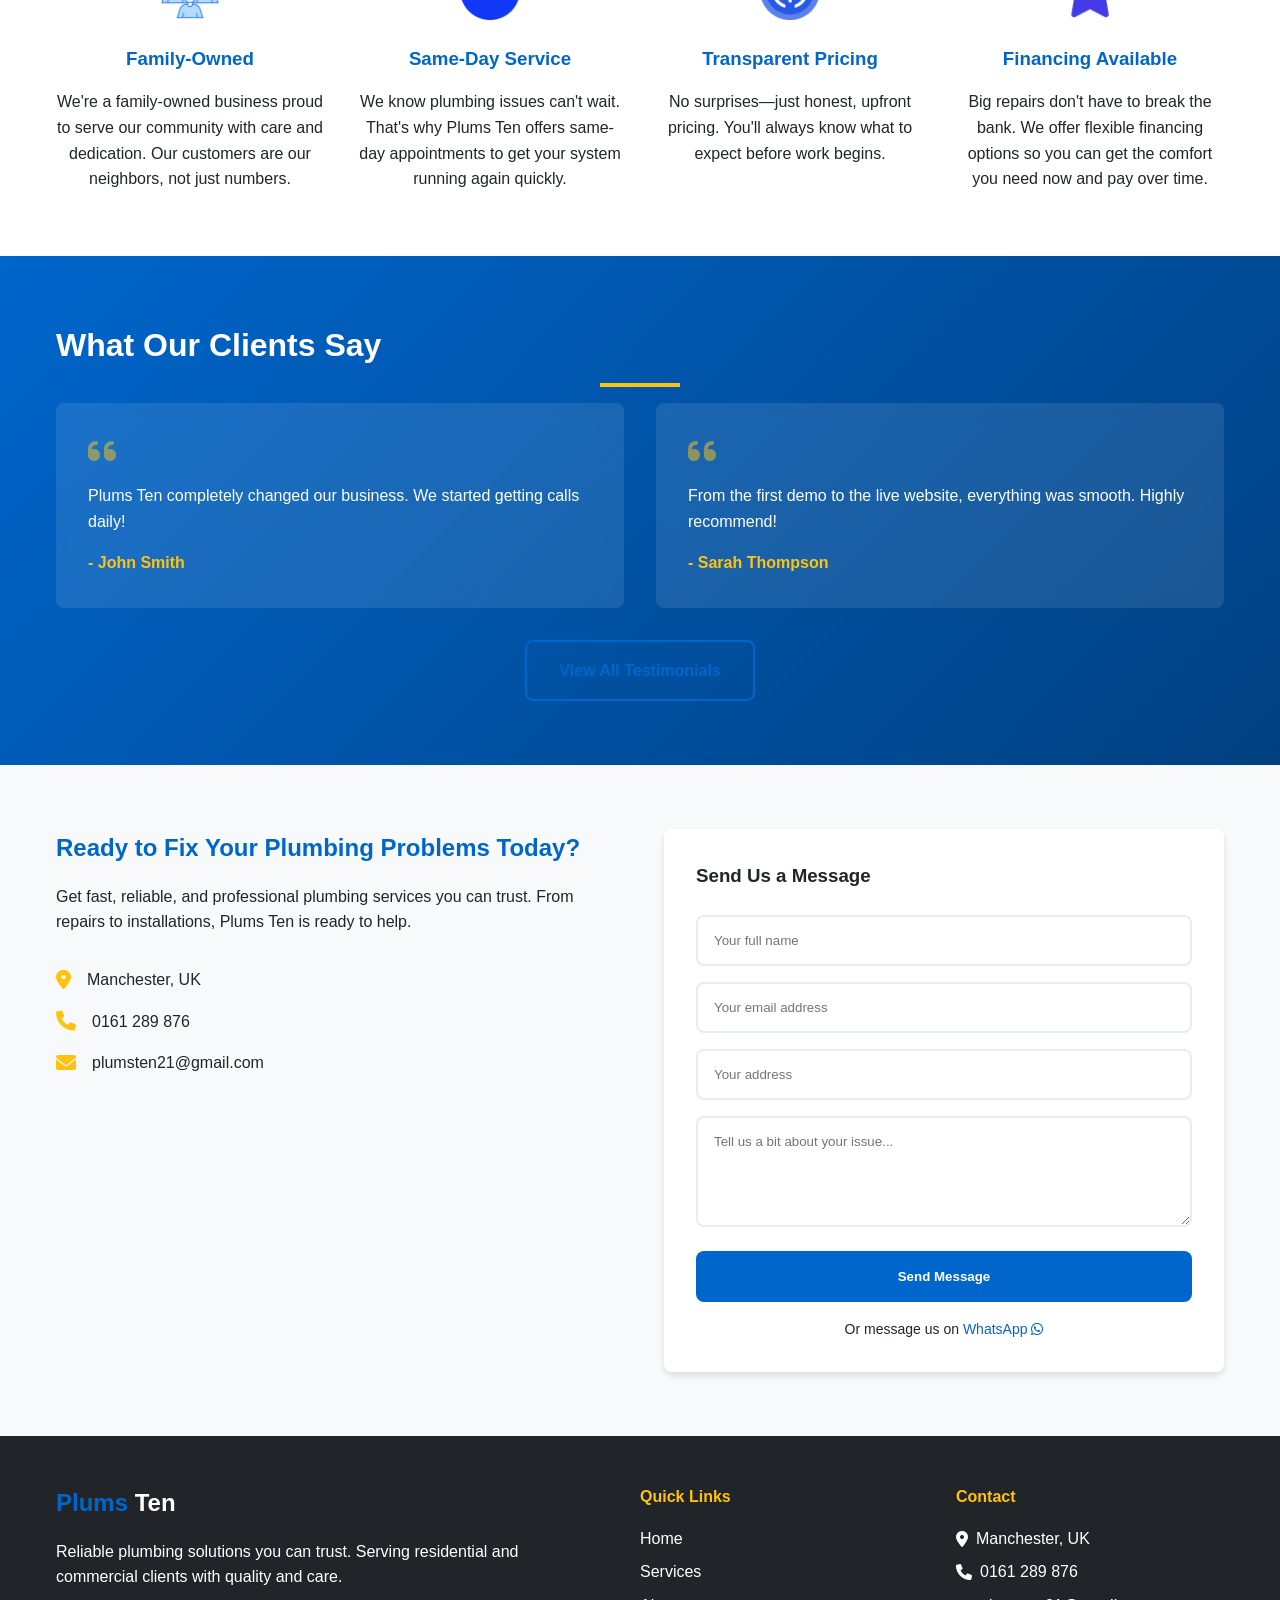
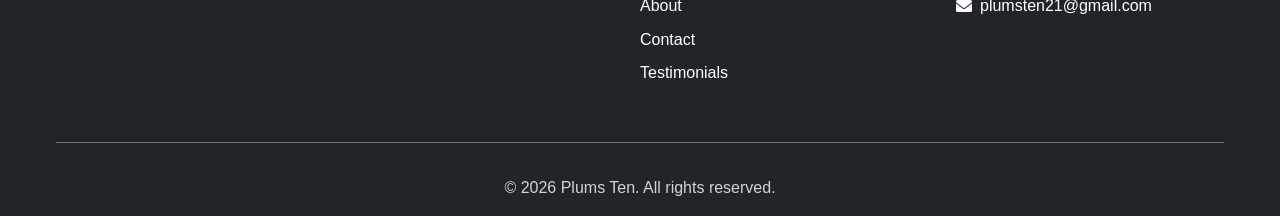
==== commit 527854be: "Change hero text" ====
--- a/index.html
+++ b/index.html
@@ -52,7 +52,7 @@
         <section class="hero-section" id="home">
             <div class="container">
                 <div class="hero-content">
-                    <h1 class="hero-title">Your Trusted Emergency Plumber in Manchester</h1>
+                    <h1 class="hero-title">Your Trusted Emergency Plumber in Manchester!</h1>
                     <p class="hero-subtitle">24/7 rapid response for leaks, boiler issues, and blocked drains. We arrive fast and get the job done properly.</p>
                     <div class="hero-buttons">
                         <a href="tel:+44161289876" class="btn btn-primary">
